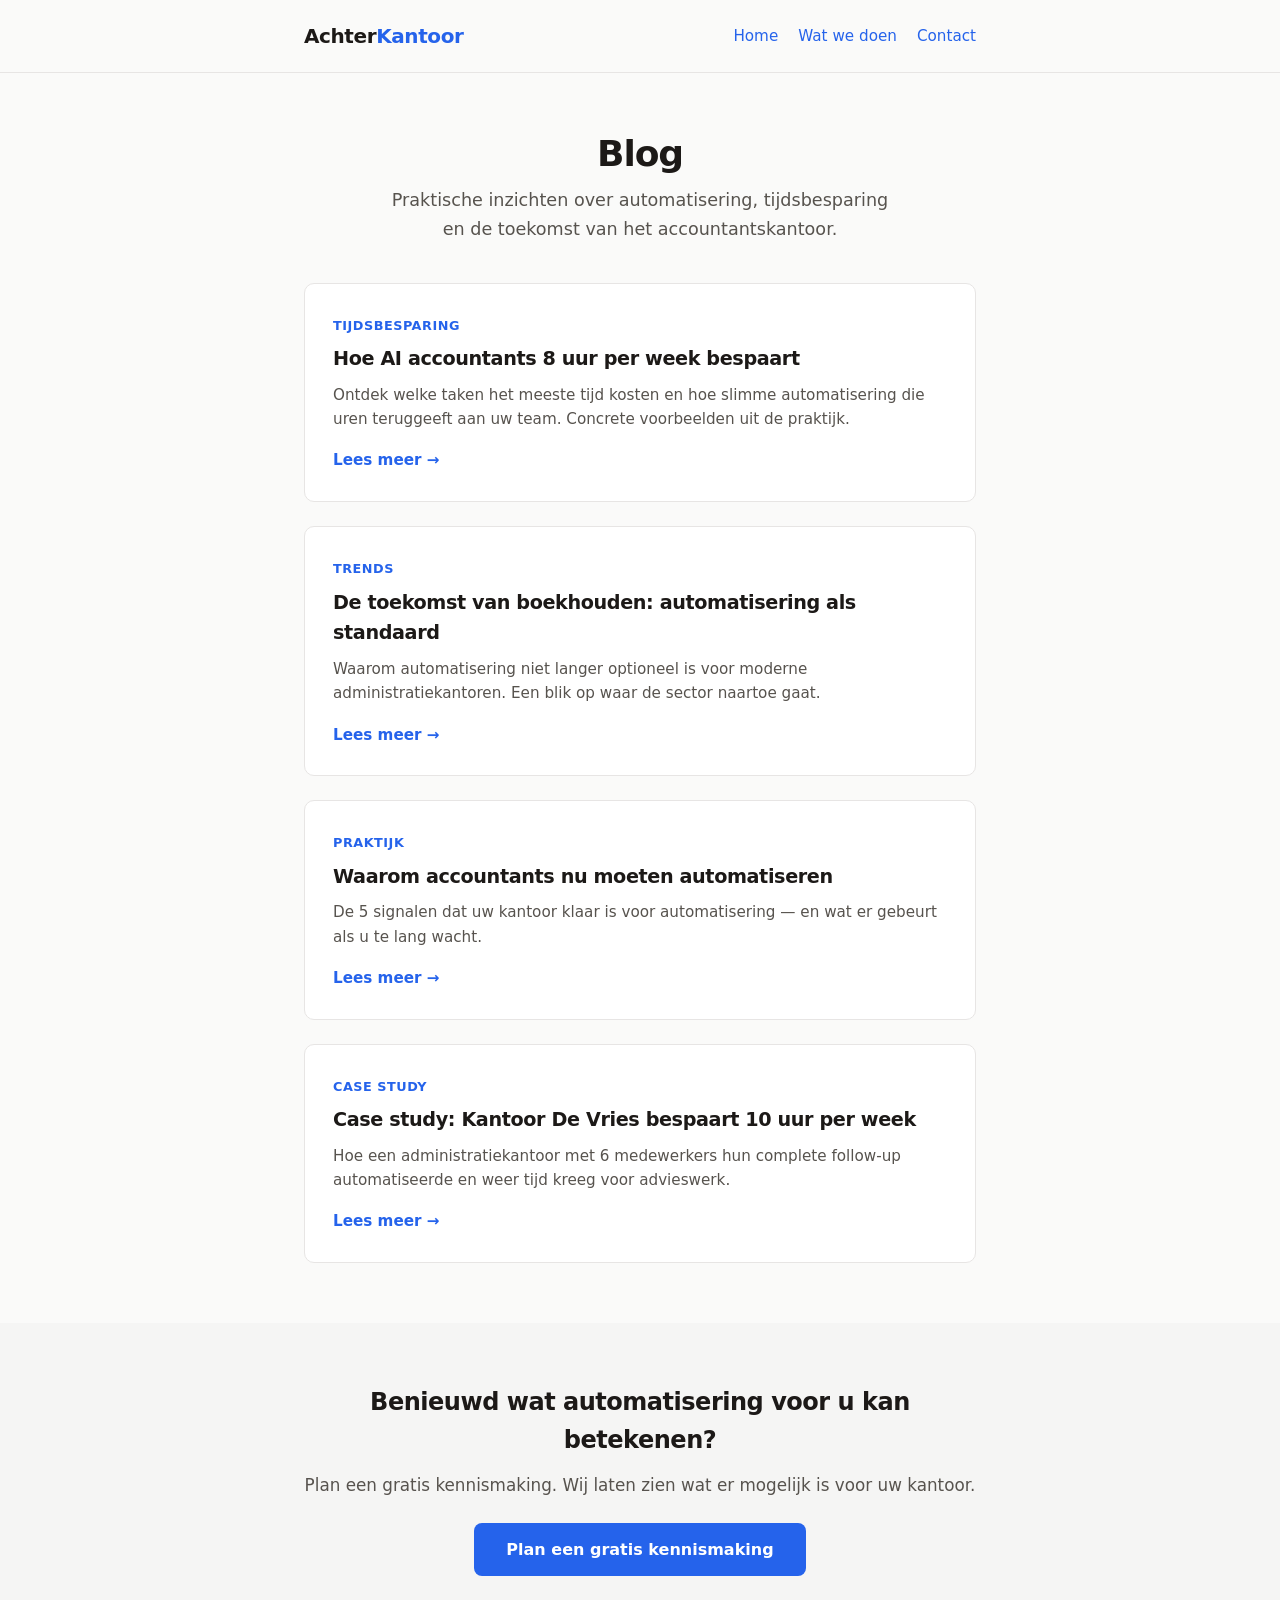
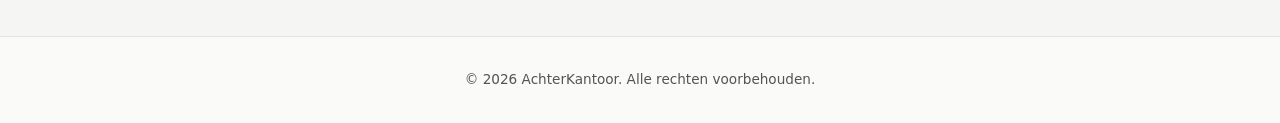
==== blog/index.html @ ffa9c171 "Update all URLs to achterkantoor.nl domain - Replaced all achterkantoor-site.vercel.app references w" ====
<!DOCTYPE html>
<html lang="nl">
<head>
    <meta charset="UTF-8">
    <meta name="viewport" content="width=device-width, initial-scale=1.0">
    <title>Blog — AchterKantoor</title>
    <meta name="description" content="Praktische inzichten over AI-automatisering voor accountants en administratiekantoren. Tips, case studies en trends.">
    <meta property="og:title" content="Blog — AchterKantoor">
    <meta property="og:description" content="Praktische inzichten over AI-automatisering voor accountants en administratiekantoren.">
    <meta property="og:type" content="website">
    <meta property="og:url" content="https://achterkantoor.nl/blog/">
    <meta property="og:image" content="https://achterkantoor.nl/og-image.png">
    <meta name="twitter:card" content="summary_large_image">
    <link rel="canonical" href="https://achterkantoor.nl/blog/">
    <link rel="icon" href="/favicon.ico">
    <style>
        :root {
            --bg: #fafaf9;
            --text: #1c1917;
            --muted: #57534e;
            --accent: #2563eb;
            --accent-hover: #1d4ed8;
            --card-bg: #ffffff;
            --border: #e7e5e4;
            --section-alt: #f5f5f4;
            --green: #16a34a;
        }

        * { margin: 0; padding: 0; box-sizing: border-box; }

        body {
            font-family: -apple-system, BlinkMacSystemFont, 'Segoe UI', system-ui, sans-serif;
            color: var(--text);
            background: var(--bg);
            line-height: 1.6;
            -webkit-font-smoothing: antialiased;
        }

        .container {
            max-width: 720px;
            margin: 0 auto;
            padding: 0 24px;
        }

        nav {
            padding: 20px 0;
            border-bottom: 1px solid var(--border);
        }
        nav .container {
            display: flex;
            justify-content: space-between;
            align-items: center;
        }
        .logo {
            font-size: 1.25rem;
            font-weight: 700;
            color: var(--text);
            text-decoration: none;
            letter-spacing: -0.02em;
        }
        .logo span { color: var(--accent); }
        nav a.cta-link {
            color: var(--accent);
            text-decoration: none;
            font-weight: 500;
            font-size: 0.95rem;
        }
        nav a.cta-link:hover { text-decoration: underline; }
        .nav-links {
            display: flex;
            gap: 20px;
            align-items: center;
        }

        .page-header {
            padding: 60px 0 40px;
            text-align: center;
        }
        .page-header h1 {
            font-size: clamp(1.75rem, 4vw, 2.25rem);
            font-weight: 800;
            line-height: 1.15;
            letter-spacing: -0.03em;
            margin-bottom: 12px;
        }
        .page-header p {
            font-size: 1.1rem;
            color: var(--muted);
            max-width: 520px;
            margin: 0 auto;
        }

        .blog-grid {
            display: grid;
            gap: 24px;
            padding-bottom: 60px;
        }

        .blog-card {
            padding: 28px;
            background: var(--card-bg);
            border: 1px solid var(--border);
            border-radius: 10px;
            transition: box-shadow 0.2s;
        }
        .blog-card:hover {
            box-shadow: 0 2px 12px rgba(0,0,0,0.06);
        }
        .blog-card .tag {
            display: inline-block;
            font-size: 0.8rem;
            font-weight: 600;
            color: var(--accent);
            text-transform: uppercase;
            letter-spacing: 0.04em;
            margin-bottom: 8px;
        }
        .blog-card h2 {
            font-size: 1.2rem;
            font-weight: 700;
            margin-bottom: 8px;
            letter-spacing: -0.02em;
        }
        .blog-card h2 a {
            color: var(--text);
            text-decoration: none;
        }
        .blog-card h2 a:hover {
            color: var(--accent);
        }
        .blog-card p {
            color: var(--muted);
            font-size: 0.95rem;
            margin-bottom: 16px;
        }
        .blog-card .read-more {
            color: var(--accent);
            text-decoration: none;
            font-weight: 600;
            font-size: 0.95rem;
        }
        .blog-card .read-more:hover {
            text-decoration: underline;
        }

        .final-cta {
            text-align: center;
            padding: 60px 0;
            background: var(--section-alt);
        }
        .final-cta h2 {
            font-size: 1.5rem;
            font-weight: 700;
            margin-bottom: 12px;
            letter-spacing: -0.02em;
        }
        .final-cta p {
            color: var(--muted);
            margin-bottom: 24px;
            font-size: 1.05rem;
        }
        .btn {
            display: inline-block;
            background: var(--accent);
            color: #fff;
            padding: 14px 32px;
            border-radius: 8px;
            text-decoration: none;
            font-weight: 600;
            font-size: 1rem;
            transition: background 0.2s;
        }
        .btn:hover { background: var(--accent-hover); }

        footer {
            padding: 32px 0;
            border-top: 1px solid var(--border);
            text-align: center;
            color: var(--muted);
            font-size: 0.85rem;
        }

        .nav-toggle {
            display: none;
            background: none;
            border: 1px solid var(--border);
            border-radius: 8px;
            padding: 8px 10px;
            color: var(--text);
            font-size: 0.95rem;
        }

        @media (max-width: 639px) {
            nav .container { gap: 12px; }
            nav .nav-links { display: none; }
            .nav-toggle {
                display: inline-flex;
                align-items: center;
                justify-content: center;
            }
        }

        html { scroll-behavior: smooth; }
    </style>
</head>
<body>

<nav>
    <div class="container">
        <a href="/" class="logo">Achter<span>Kantoor</span></a>
        <div class="nav-links">
            <a href="/" class="cta-link">Home</a>
            <a href="/#diensten" class="cta-link">Wat we doen</a>
            <a href="/#contact" class="cta-link">Contact</a>
        </div>
        <button class="nav-toggle" type="button" aria-label="Open navigatie" onclick="document.body.classList.toggle('menu-open')">Menu</button>
    </div>
</nav>

<header class="page-header">
    <div class="container">
        <h1>Blog</h1>
        <p>Praktische inzichten over automatisering, tijdsbesparing en de toekomst van het accountantskantoor.</p>
    </div>
</header>

<section>
    <div class="container">
        <div class="blog-grid">
            <article class="blog-card">
                <span class="tag">Tijdsbesparing</span>
                <h2><a href="/blog/hoe-ai-8-uur-bespaart.html">Hoe AI accountants 8 uur per week bespaart</a></h2>
                <p>Ontdek welke taken het meeste tijd kosten en hoe slimme automatisering die uren teruggeeft aan uw team. Concrete voorbeelden uit de praktijk.</p>
                <a href="/blog/hoe-ai-8-uur-bespaart.html" class="read-more">Lees meer &rarr;</a>
            </article>

            <article class="blog-card">
                <span class="tag">Trends</span>
                <h2><a href="/blog/toekomst-boekhouden-automatisering.html">De toekomst van boekhouden: automatisering als standaard</a></h2>
                <p>Waarom automatisering niet langer optioneel is voor moderne administratiekantoren. Een blik op waar de sector naartoe gaat.</p>
                <a href="/blog/toekomst-boekhouden-automatisering.html" class="read-more">Lees meer &rarr;</a>
            </article>

            <article class="blog-card">
                <span class="tag">Praktijk</span>
                <h2><a href="/blog/waarom-accountants-nu-automatiseren.html">Waarom accountants nu moeten automatiseren</a></h2>
                <p>De 5 signalen dat uw kantoor klaar is voor automatisering — en wat er gebeurt als u te lang wacht.</p>
                <a href="/blog/waarom-accountants-nu-automatiseren.html" class="read-more">Lees meer &rarr;</a>
            </article>

            <article class="blog-card">
                <span class="tag">Case study</span>
                <h2><a href="/blog/case-study-kantoor-de-vries.html">Case study: Kantoor De Vries bespaart 10 uur per week</a></h2>
                <p>Hoe een administratiekantoor met 6 medewerkers hun complete follow-up automatiseerde en weer tijd kreeg voor advieswerk.</p>
                <a href="/blog/case-study-kantoor-de-vries.html" class="read-more">Lees meer &rarr;</a>
            </article>
        </div>
    </div>
</section>

<section class="final-cta">
    <div class="container">
        <h2>Benieuwd wat automatisering voor u kan betekenen?</h2>
        <p>Plan een gratis kennismaking. Wij laten zien wat er mogelijk is voor uw kantoor.</p>
        <a href="/#contact" class="btn">Plan een gratis kennismaking</a>
    </div>
</section>

<footer>
    <div class="container">
        <p>&copy; 2026 AchterKantoor. Alle rechten voorbehouden.</p>
    </div>
</footer>

<script>
    (function () {
        const toggle = document.querySelector('.nav-toggle');
        const links = document.querySelector('.nav-links');
        if (!toggle || !links) return;
        toggle.addEventListener('click', () => {
            document.body.classList.toggle('menu-open');
            links.style.display = document.body.classList.contains('menu-open') ? 'flex' : '';
            links.style.flexDirection = 'column';
            links.style.gap = '8px';
        });
    })();
</script>
</body>
</html>
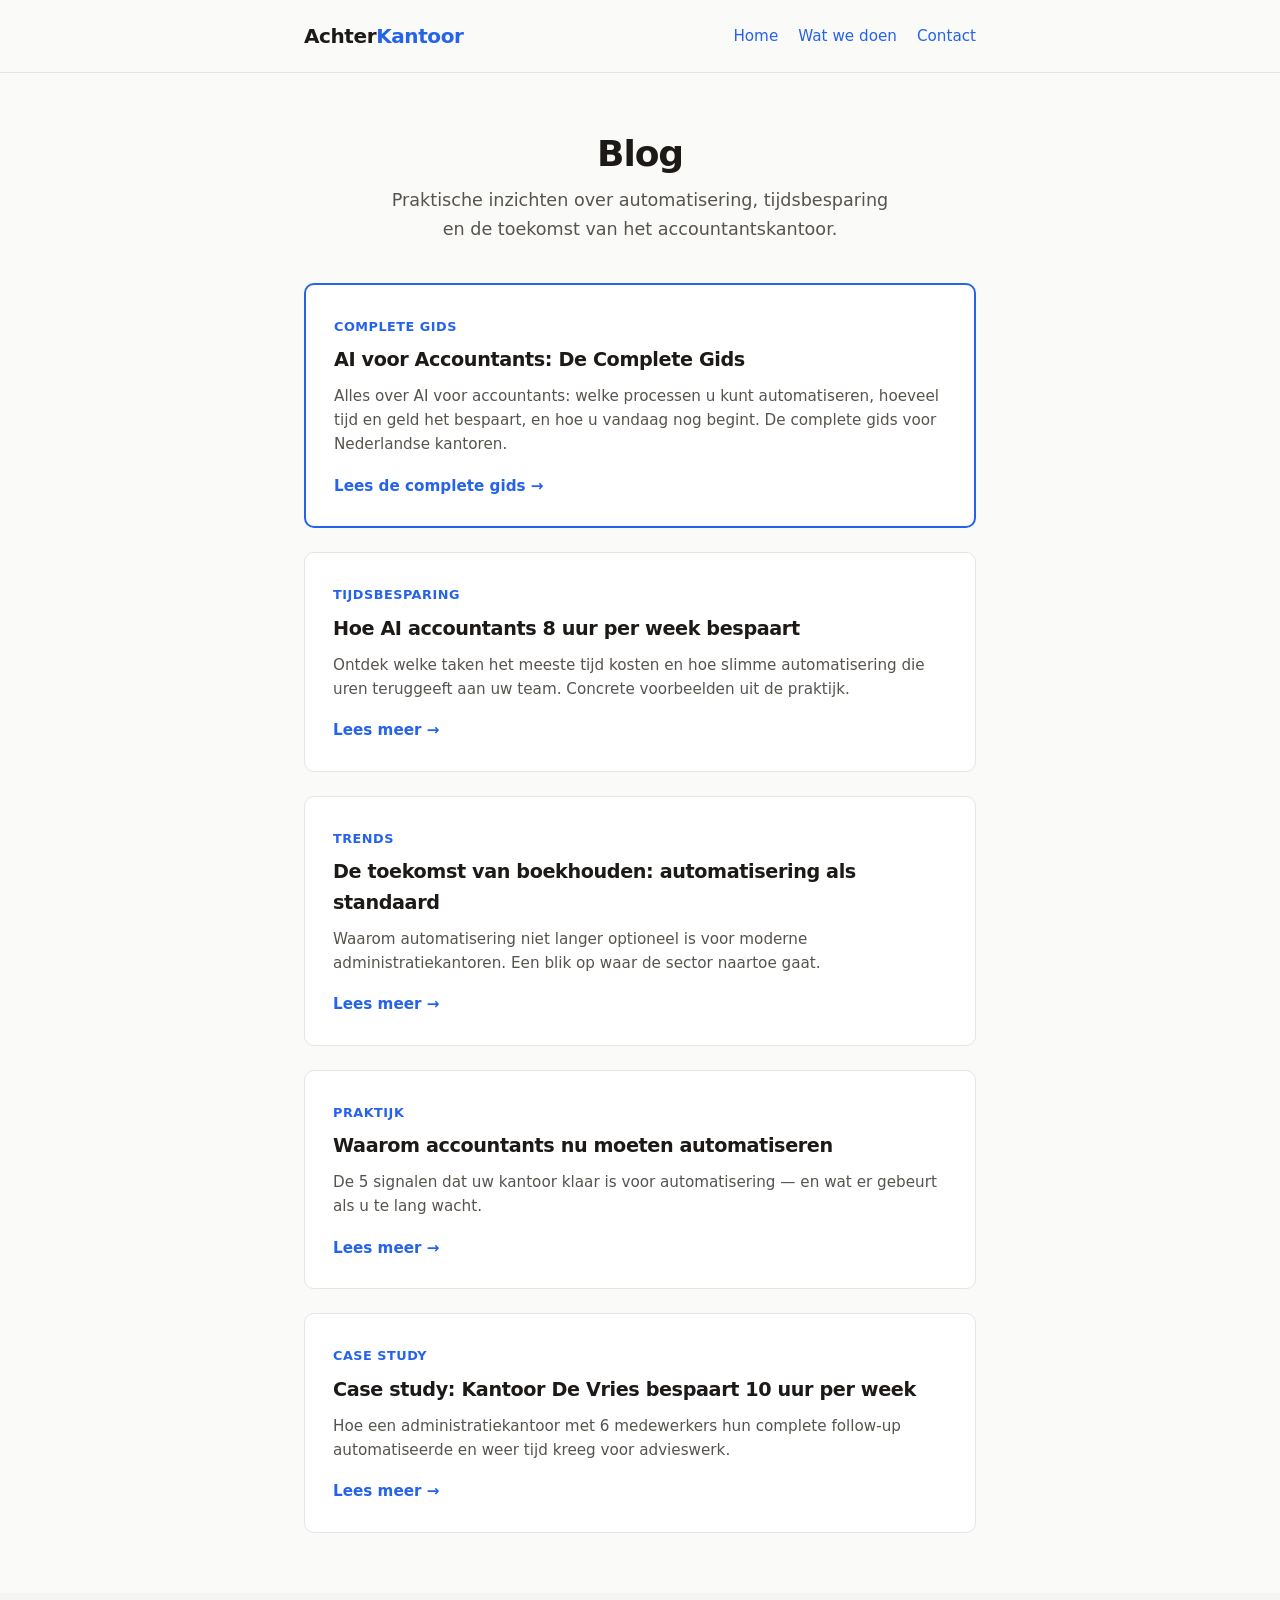
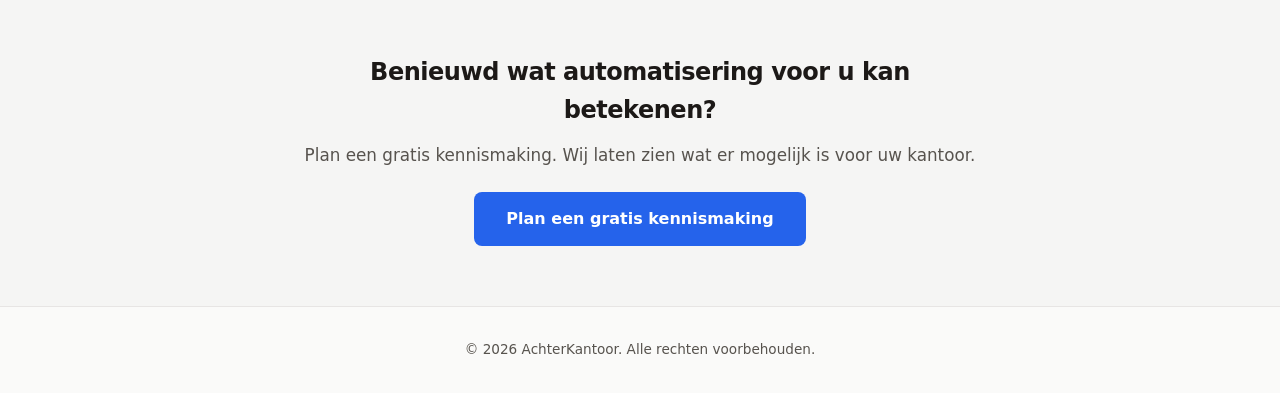
==== commit d75bbfeb: "Major upgrade: redesign with animations + pillar page + dynamic elements Landing page redesign: - B2" ====
--- a/blog/index.html
+++ b/blog/index.html
@@ -4,7 +4,7 @@
     <meta charset="UTF-8">
     <meta name="viewport" content="width=device-width, initial-scale=1.0">
     <title>Blog — AchterKantoor</title>
-    <meta name="description" content="Praktische inzichten over AI-automatisering voor accountants en administratiekantoren. Tips, case studies en trends.">
+    <meta name="description" content="Praktische inzichten over AI-automatisering voor accountants. Tips, case studies en trends om uw kantoor slimmer te maken. Ontdek hoe u uren bespaart.">
     <meta property="og:title" content="Blog — AchterKantoor">
     <meta property="og:description" content="Praktische inzichten over AI-automatisering voor accountants en administratiekantoren.">
     <meta property="og:type" content="website">
@@ -12,7 +12,82 @@
     <meta property="og:image" content="https://achterkantoor.nl/og-image.png">
     <meta name="twitter:card" content="summary_large_image">
     <link rel="canonical" href="https://achterkantoor.nl/blog/">
+    <meta http-equiv="Content-Security-Policy" content="default-src 'self'; script-src 'self' 'unsafe-inline' gc.zgo.at; style-src 'self' 'unsafe-inline'; img-src 'self' data:; connect-src 'self' achterkantoor.goatcounter.com;">
     <link rel="icon" href="/favicon.ico">
+    <script type="application/ld+json">
+    {
+      "@context": "https://schema.org",
+      "@type": "CollectionPage",
+      "name": "Blog — AchterKantoor",
+      "description": "Praktische inzichten over AI-automatisering voor accountants en administratiekantoren. Tips, case studies en trends.",
+      "url": "https://achterkantoor.nl/blog/",
+      "isPartOf": {
+        "@id": "https://achterkantoor.nl/#website"
+      },
+      "publisher": {
+        "@type": "Organization",
+        "@id": "https://achterkantoor.nl/#organization",
+        "name": "AchterKantoor",
+        "url": "https://achterkantoor.nl",
+        "logo": "https://achterkantoor.nl/og-image.png"
+      },
+      "mainEntity": {
+        "@type": "ItemList",
+        "itemListElement": [
+          {
+            "@type": "ListItem",
+            "position": 1,
+            "url": "https://achterkantoor.nl/blog/ai-voor-accountants.html",
+            "name": "AI voor Accountants: De Complete Gids"
+          },
+          {
+            "@type": "ListItem",
+            "position": 2,
+            "url": "https://achterkantoor.nl/blog/hoe-ai-8-uur-bespaart.html",
+            "name": "Hoe AI accountants 8 uur per week bespaart"
+          },
+          {
+            "@type": "ListItem",
+            "position": 3,
+            "url": "https://achterkantoor.nl/blog/toekomst-boekhouden-automatisering.html",
+            "name": "De toekomst van boekhouden: automatisering als standaard"
+          },
+          {
+            "@type": "ListItem",
+            "position": 4,
+            "url": "https://achterkantoor.nl/blog/waarom-accountants-nu-automatiseren.html",
+            "name": "Waarom accountants nu moeten automatiseren"
+          },
+          {
+            "@type": "ListItem",
+            "position": 5,
+            "url": "https://achterkantoor.nl/blog/case-study-kantoor-de-vries.html",
+            "name": "Case study: Kantoor De Vries bespaart 10 uur per week"
+          }
+        ]
+      }
+    }
+    </script>
+    <script type="application/ld+json">
+    {
+      "@context": "https://schema.org",
+      "@type": "BreadcrumbList",
+      "itemListElement": [
+        {
+          "@type": "ListItem",
+          "position": 1,
+          "name": "Home",
+          "item": "https://achterkantoor.nl"
+        },
+        {
+          "@type": "ListItem",
+          "position": 2,
+          "name": "Blog",
+          "item": "https://achterkantoor.nl/blog/"
+        }
+      ]
+    }
+    </script>
     <style>
         :root {
             --bg: #fafaf9;
@@ -213,7 +288,7 @@
             <a href="/#diensten" class="cta-link">Wat we doen</a>
             <a href="/#contact" class="cta-link">Contact</a>
         </div>
-        <button class="nav-toggle" type="button" aria-label="Open navigatie" onclick="document.body.classList.toggle('menu-open')">Menu</button>
+        <button class="nav-toggle" type="button" aria-label="Open navigatie">Menu</button>
     </div>
 </nav>
 
@@ -227,6 +302,13 @@
 <section>
     <div class="container">
         <div class="blog-grid">
+            <article class="blog-card" style="border: 2px solid var(--accent);">
+                <span class="tag">Complete gids</span>
+                <h2><a href="/blog/ai-voor-accountants.html">AI voor Accountants: De Complete Gids</a></h2>
+                <p>Alles over AI voor accountants: welke processen u kunt automatiseren, hoeveel tijd en geld het bespaart, en hoe u vandaag nog begint. De complete gids voor Nederlandse kantoren.</p>
+                <a href="/blog/ai-voor-accountants.html" class="read-more">Lees de complete gids &rarr;</a>
+            </article>
+
             <article class="blog-card">
                 <span class="tag">Tijdsbesparing</span>
                 <h2><a href="/blog/hoe-ai-8-uur-bespaart.html">Hoe AI accountants 8 uur per week bespaart</a></h2>
@@ -262,7 +344,7 @@
     <div class="container">
         <h2>Benieuwd wat automatisering voor u kan betekenen?</h2>
         <p>Plan een gratis kennismaking. Wij laten zien wat er mogelijk is voor uw kantoor.</p>
-        <a href="/#contact" class="btn">Plan een gratis kennismaking</a>
+        <a href="https://cal.com/achterkantoor/kennismaking" class="btn" target="_blank" rel="noopener">Plan een gratis kennismaking</a>
     </div>
 </section>
 
@@ -285,5 +367,9 @@
         });
     })();
 </script>
+
+<!-- GoatCounter analytics — free, no cookies, GDPR compliant -->
+<!-- ACTION REQUIRED: Mia must create a free account at https://www.goatcounter.com/ with site code "achterkantoor" to activate tracking -->
+<script data-goatcounter="https://achterkantoor.goatcounter.com/count" async src="//gc.zgo.at/count.js"></script>
 </body>
 </html>
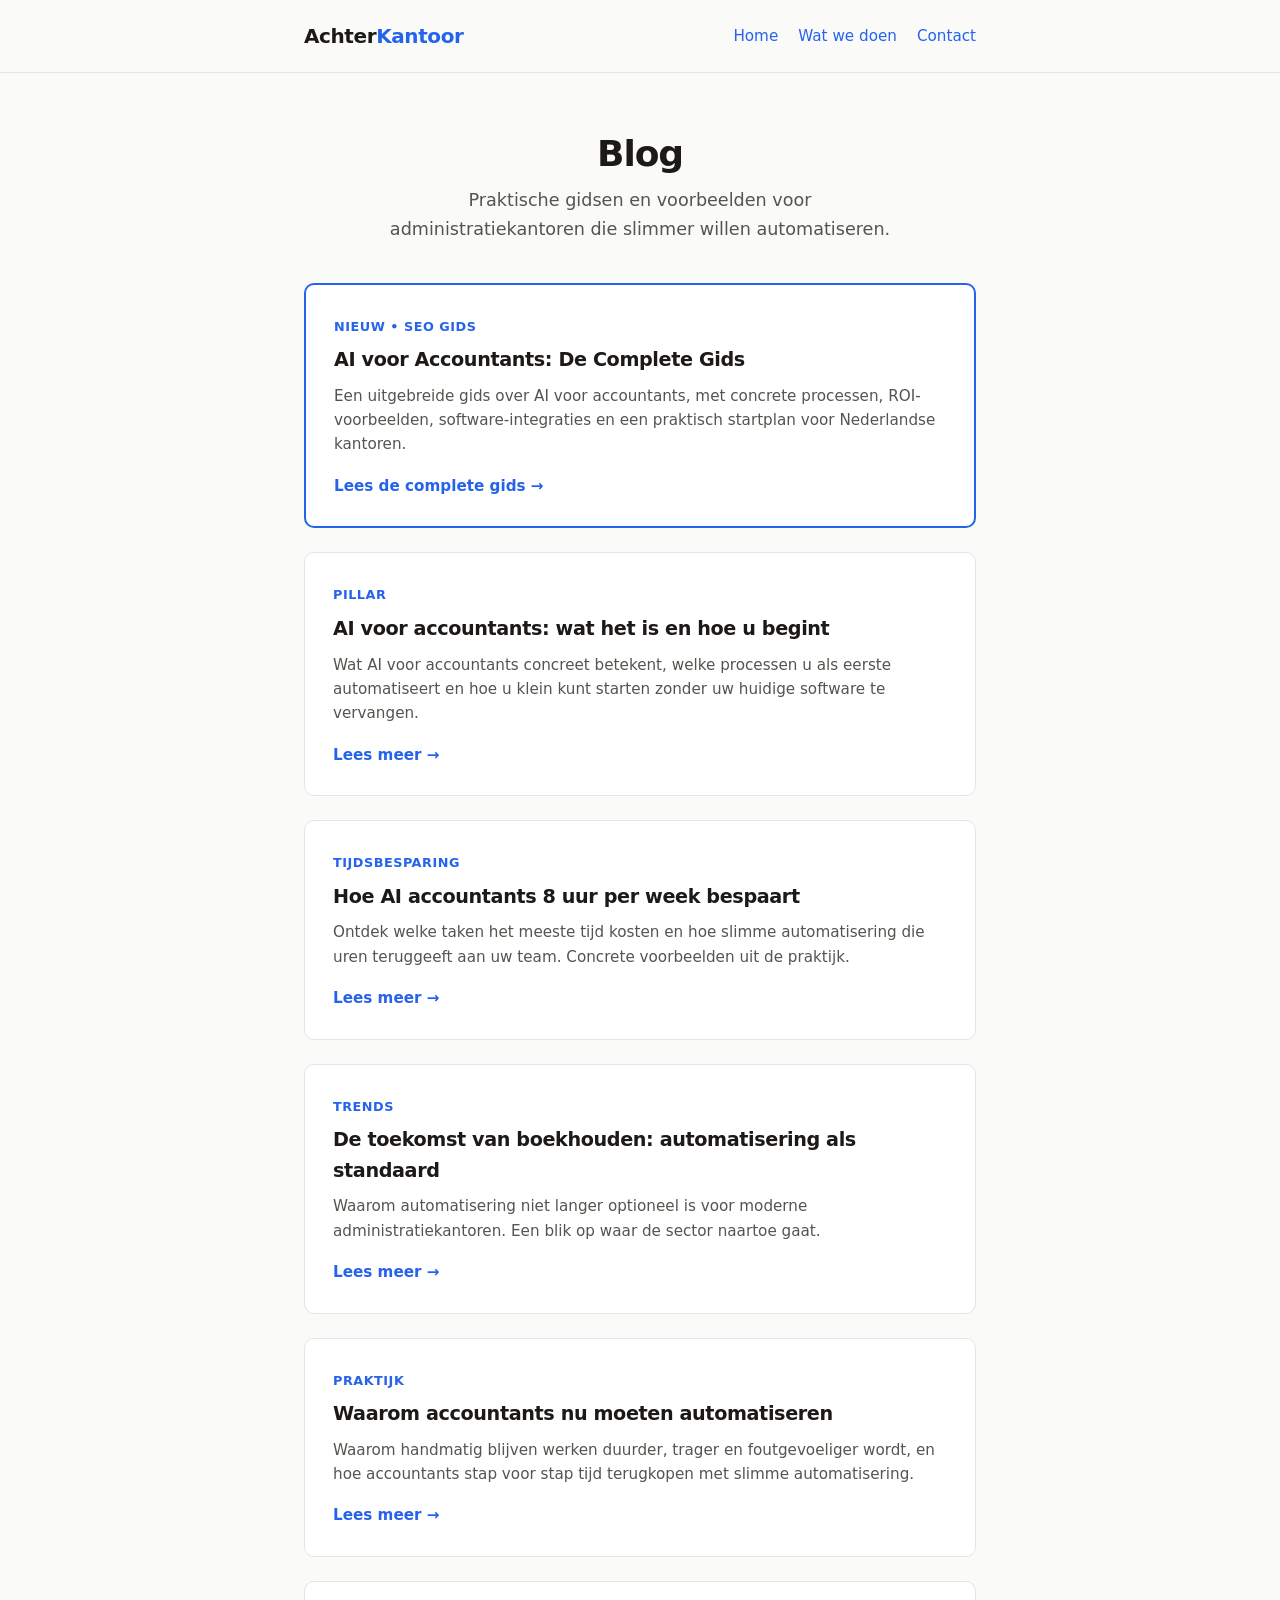
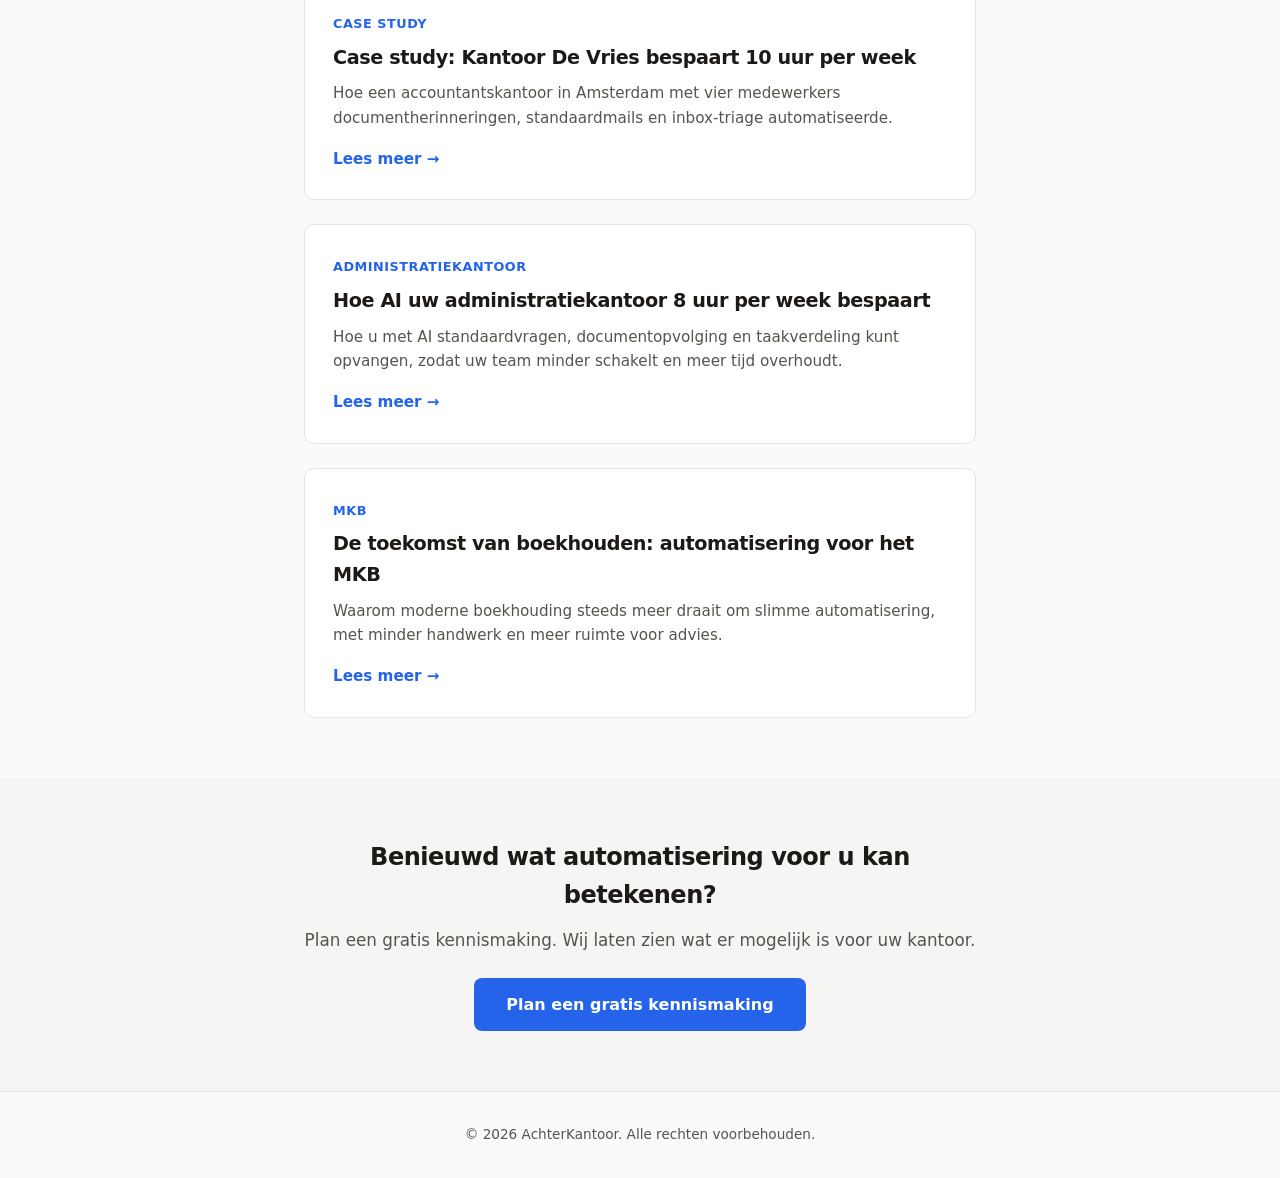
==== commit c70ddcd1: "Ship vaste oplossingen page" ====
--- a/blog/index.html
+++ b/blog/index.html
@@ -12,8 +12,16 @@
     <meta property="og:image" content="https://achterkantoor.nl/og-image.png">
     <meta name="twitter:card" content="summary_large_image">
     <link rel="canonical" href="https://achterkantoor.nl/blog/">
-    <meta http-equiv="Content-Security-Policy" content="default-src 'self'; script-src 'self' 'unsafe-inline' gc.zgo.at; style-src 'self' 'unsafe-inline'; img-src 'self' data:; connect-src 'self' achterkantoor.goatcounter.com;">
+    <meta http-equiv="Content-Security-Policy" content="default-src 'self'; script-src 'self' 'unsafe-inline' gc.zgo.at www.googletagmanager.com; style-src 'self' 'unsafe-inline'; img-src 'self' data: www.google-analytics.com; connect-src 'self' achterkantoor.goatcounter.com www.google-analytics.com region1.google-analytics.com;">
     <link rel="icon" href="/favicon.ico">
+    <!-- Google tag (gtag.js) -->
+    <script async src="https://www.googletagmanager.com/gtag/js?id=G-J77FF15YMK"></script>
+    <script>
+      window.dataLayer = window.dataLayer || [];
+      function gtag(){dataLayer.push(arguments);}
+      gtag('js', new Date());
+      gtag('config', 'G-J77FF15YMK');
+    </script>
     <script type="application/ld+json">
     {
       "@context": "https://schema.org",
@@ -37,32 +45,50 @@
           {
             "@type": "ListItem",
             "position": 1,
+            "url": "https://achterkantoor.nl/blog/pillar-ai-voor-accountants.html",
+            "name": "AI voor Accountants: De Complete Gids"
+          },
+          {
+            "@type": "ListItem",
+            "position": 2,
             "url": "https://achterkantoor.nl/blog/ai-voor-accountants.html",
-            "name": "AI voor Accountants: De Complete Gids"
-          },
-          {
-            "@type": "ListItem",
-            "position": 2,
+            "name": "AI voor accountants: wat het is en hoe u begint"
+          },
+          {
+            "@type": "ListItem",
+            "position": 3,
             "url": "https://achterkantoor.nl/blog/hoe-ai-8-uur-bespaart.html",
             "name": "Hoe AI accountants 8 uur per week bespaart"
           },
           {
             "@type": "ListItem",
-            "position": 3,
+            "position": 4,
             "url": "https://achterkantoor.nl/blog/toekomst-boekhouden-automatisering.html",
             "name": "De toekomst van boekhouden: automatisering als standaard"
           },
           {
             "@type": "ListItem",
-            "position": 4,
+            "position": 5,
             "url": "https://achterkantoor.nl/blog/waarom-accountants-nu-automatiseren.html",
             "name": "Waarom accountants nu moeten automatiseren"
           },
           {
             "@type": "ListItem",
-            "position": 5,
+            "position": 6,
             "url": "https://achterkantoor.nl/blog/case-study-kantoor-de-vries.html",
             "name": "Case study: Kantoor De Vries bespaart 10 uur per week"
+          },
+          {
+            "@type": "ListItem",
+            "position": 7,
+            "url": "https://achterkantoor.nl/blog/hoe-ai-uw-administratiekantoor-8-uur-per-week-bespaart.html",
+            "name": "Hoe AI uw administratiekantoor 8 uur per week bespaart"
+          },
+          {
+            "@type": "ListItem",
+            "position": 8,
+            "url": "https://achterkantoor.nl/blog/de-toekomst-van-boekhouden-automatisering-voor-het-mkb.html",
+            "name": "De toekomst van boekhouden: automatisering voor het MKB"
           }
         ]
       }
@@ -295,7 +321,7 @@
 <header class="page-header">
     <div class="container">
         <h1>Blog</h1>
-        <p>Praktische inzichten over automatisering, tijdsbesparing en de toekomst van het accountantskantoor.</p>
+        <p>Praktische gidsen en voorbeelden voor administratiekantoren die slimmer willen automatiseren.</p>
     </div>
 </header>
 
@@ -303,10 +329,17 @@
     <div class="container">
         <div class="blog-grid">
             <article class="blog-card" style="border: 2px solid var(--accent);">
-                <span class="tag">Complete gids</span>
-                <h2><a href="/blog/ai-voor-accountants.html">AI voor Accountants: De Complete Gids</a></h2>
-                <p>Alles over AI voor accountants: welke processen u kunt automatiseren, hoeveel tijd en geld het bespaart, en hoe u vandaag nog begint. De complete gids voor Nederlandse kantoren.</p>
-                <a href="/blog/ai-voor-accountants.html" class="read-more">Lees de complete gids &rarr;</a>
+                <span class="tag">Nieuw • SEO gids</span>
+                <h2><a href="/blog/pillar-ai-voor-accountants.html">AI voor Accountants: De Complete Gids</a></h2>
+                <p>Een uitgebreide gids over AI voor accountants, met concrete processen, ROI-voorbeelden, software-integraties en een praktisch startplan voor Nederlandse kantoren.</p>
+                <a href="/blog/pillar-ai-voor-accountants.html" class="read-more">Lees de complete gids &rarr;</a>
+            </article>
+
+            <article class="blog-card">
+                <span class="tag">Pillar</span>
+                <h2><a href="/blog/ai-voor-accountants.html">AI voor accountants: wat het is en hoe u begint</a></h2>
+                <p>Wat AI voor accountants concreet betekent, welke processen u als eerste automatiseert en hoe u klein kunt starten zonder uw huidige software te vervangen.</p>
+                <a href="/blog/ai-voor-accountants.html" class="read-more">Lees meer &rarr;</a>
             </article>
 
             <article class="blog-card">
@@ -326,16 +359,31 @@
             <article class="blog-card">
                 <span class="tag">Praktijk</span>
                 <h2><a href="/blog/waarom-accountants-nu-automatiseren.html">Waarom accountants nu moeten automatiseren</a></h2>
-                <p>De 5 signalen dat uw kantoor klaar is voor automatisering — en wat er gebeurt als u te lang wacht.</p>
+                <p>Waarom handmatig blijven werken duurder, trager en foutgevoeliger wordt, en hoe accountants stap voor stap tijd terugkopen met slimme automatisering.</p>
                 <a href="/blog/waarom-accountants-nu-automatiseren.html" class="read-more">Lees meer &rarr;</a>
             </article>
 
             <article class="blog-card">
                 <span class="tag">Case study</span>
                 <h2><a href="/blog/case-study-kantoor-de-vries.html">Case study: Kantoor De Vries bespaart 10 uur per week</a></h2>
-                <p>Hoe een administratiekantoor met 6 medewerkers hun complete follow-up automatiseerde en weer tijd kreeg voor advieswerk.</p>
+                <p>Hoe een accountantskantoor in Amsterdam met vier medewerkers documentherinneringen, standaardmails en inbox-triage automatiseerde.</p>
                 <a href="/blog/case-study-kantoor-de-vries.html" class="read-more">Lees meer &rarr;</a>
             </article>
+
+            <article class="blog-card">
+                <span class="tag">Administratiekantoor</span>
+                <h2><a href="/blog/hoe-ai-uw-administratiekantoor-8-uur-per-week-bespaart.html">Hoe AI uw administratiekantoor 8 uur per week bespaart</a></h2>
+                <p>Hoe u met AI standaardvragen, documentopvolging en taakverdeling kunt opvangen, zodat uw team minder schakelt en meer tijd overhoudt.</p>
+                <a href="/blog/hoe-ai-uw-administratiekantoor-8-uur-per-week-bespaart.html" class="read-more">Lees meer &rarr;</a>
+            </article>
+
+            <article class="blog-card">
+                <span class="tag">MKB</span>
+                <h2><a href="/blog/de-toekomst-van-boekhouden-automatisering-voor-het-mkb.html">De toekomst van boekhouden: automatisering voor het MKB</a></h2>
+                <p>Waarom moderne boekhouding steeds meer draait om slimme automatisering, met minder handwerk en meer ruimte voor advies.</p>
+                <a href="/blog/de-toekomst-van-boekhouden-automatisering-voor-het-mkb.html" class="read-more">Lees meer &rarr;</a>
+            </article>
+
         </div>
     </div>
 </section>
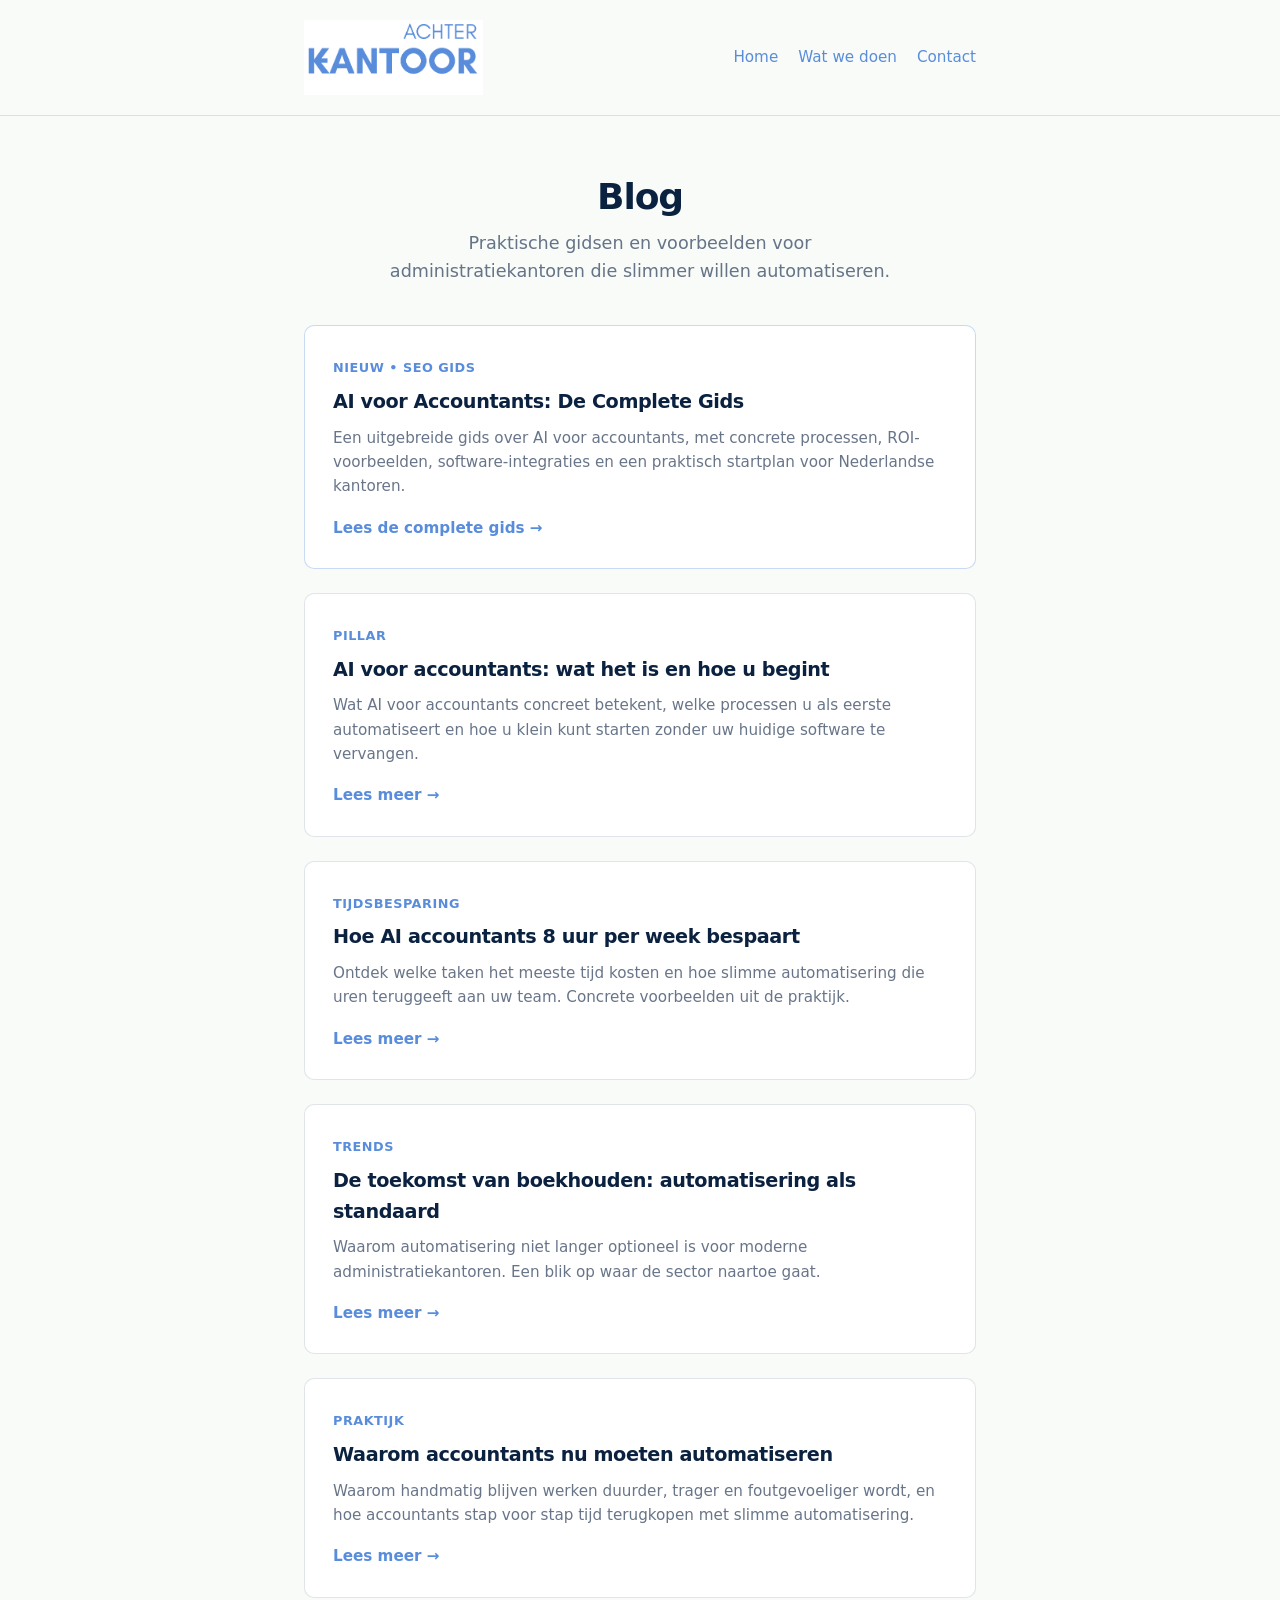
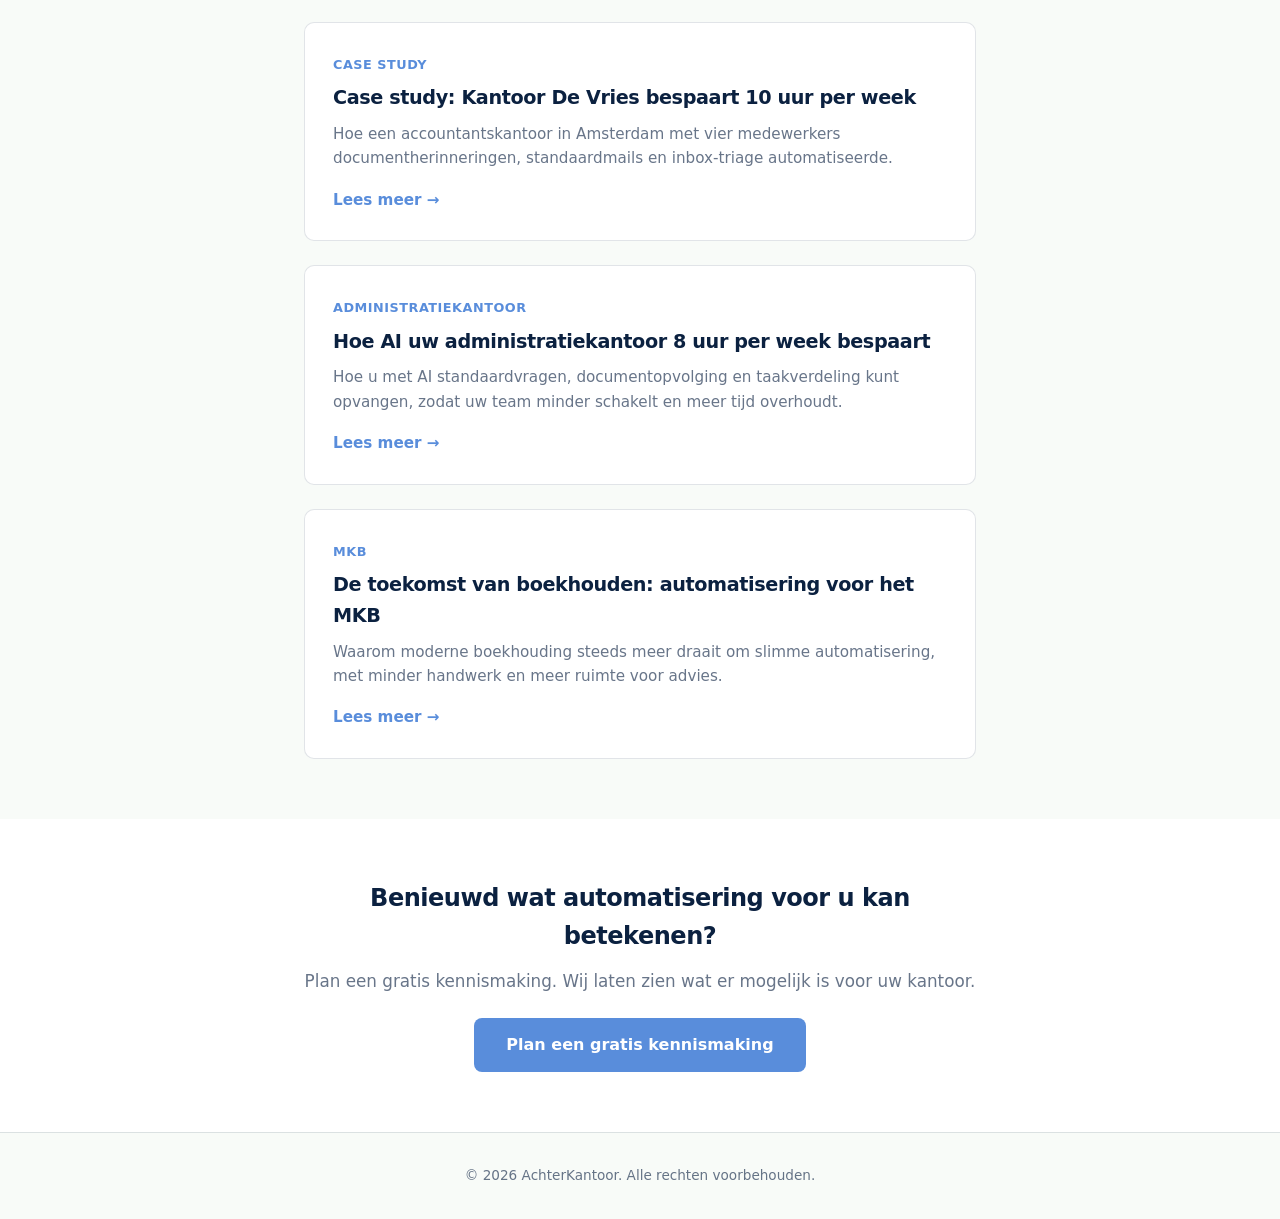
==== commit 43688096: "webdesign new" ====
--- a/blog/index.html
+++ b/blog/index.html
@@ -116,14 +116,14 @@
     </script>
     <style>
         :root {
-            --bg: #fafaf9;
-            --text: #1c1917;
-            --muted: #57534e;
-            --accent: #2563eb;
-            --accent-hover: #1d4ed8;
+            --bg: #f8fbf8;
+            --text: #0b2140;
+            --muted: rgba(11, 33, 64, 0.62);
+            --accent: #598DDB;
+            --accent-hover: #0b2140;
             --card-bg: #ffffff;
-            --border: #e7e5e4;
-            --section-alt: #f5f5f4;
+            --border: rgba(11, 33, 64, 0.12);
+            --section-alt: #ffffff;
             --green: #16a34a;
         }
 
@@ -153,13 +153,9 @@
             align-items: center;
         }
         .logo {
-            font-size: 1.25rem;
-            font-weight: 700;
-            color: var(--text);
             text-decoration: none;
-            letter-spacing: -0.02em;
-        }
-        .logo span { color: var(--accent); }
+        }
+        .logo-img { display: block; width: clamp(148px, 14vw, 188px); height: auto; }
         nav a.cta-link {
             color: var(--accent);
             text-decoration: none;
@@ -308,7 +304,9 @@
 
 <nav>
     <div class="container">
-        <a href="/" class="logo">Achter<span>Kantoor</span></a>
+        <a href="/" class="logo" aria-label="AchterKantoor home">
+            <img src="/branding/logo-nav-user.png" alt="AchterKantoor" class="logo-img">
+        </a>
         <div class="nav-links">
             <a href="/" class="cta-link">Home</a>
             <a href="/#diensten" class="cta-link">Wat we doen</a>
@@ -328,7 +326,7 @@
 <section>
     <div class="container">
         <div class="blog-grid">
-            <article class="blog-card" style="border: 2px solid var(--accent);">
+            <article class="blog-card" style="border-color: rgba(89, 141, 219, 0.32);">
                 <span class="tag">Nieuw • SEO gids</span>
                 <h2><a href="/blog/pillar-ai-voor-accountants.html">AI voor Accountants: De Complete Gids</a></h2>
                 <p>Een uitgebreide gids over AI voor accountants, met concrete processen, ROI-voorbeelden, software-integraties en een praktisch startplan voor Nederlandse kantoren.</p>
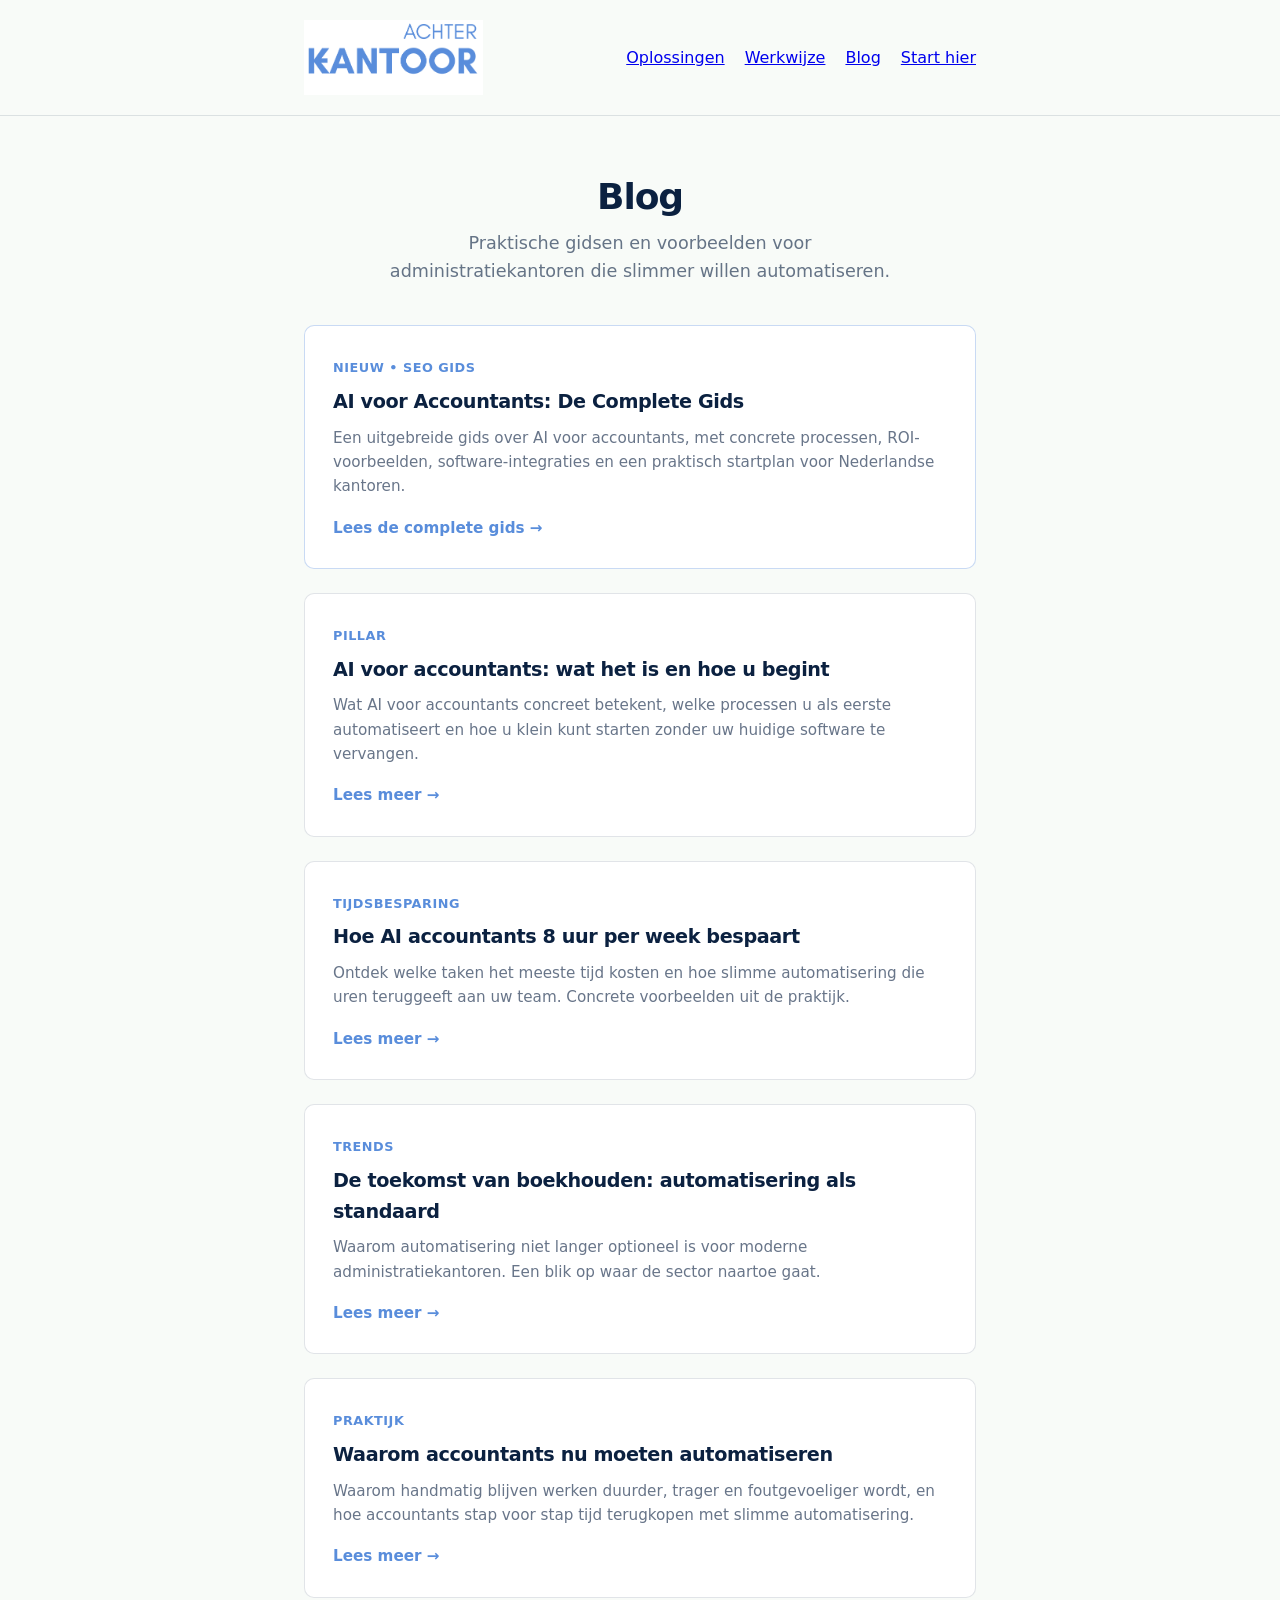
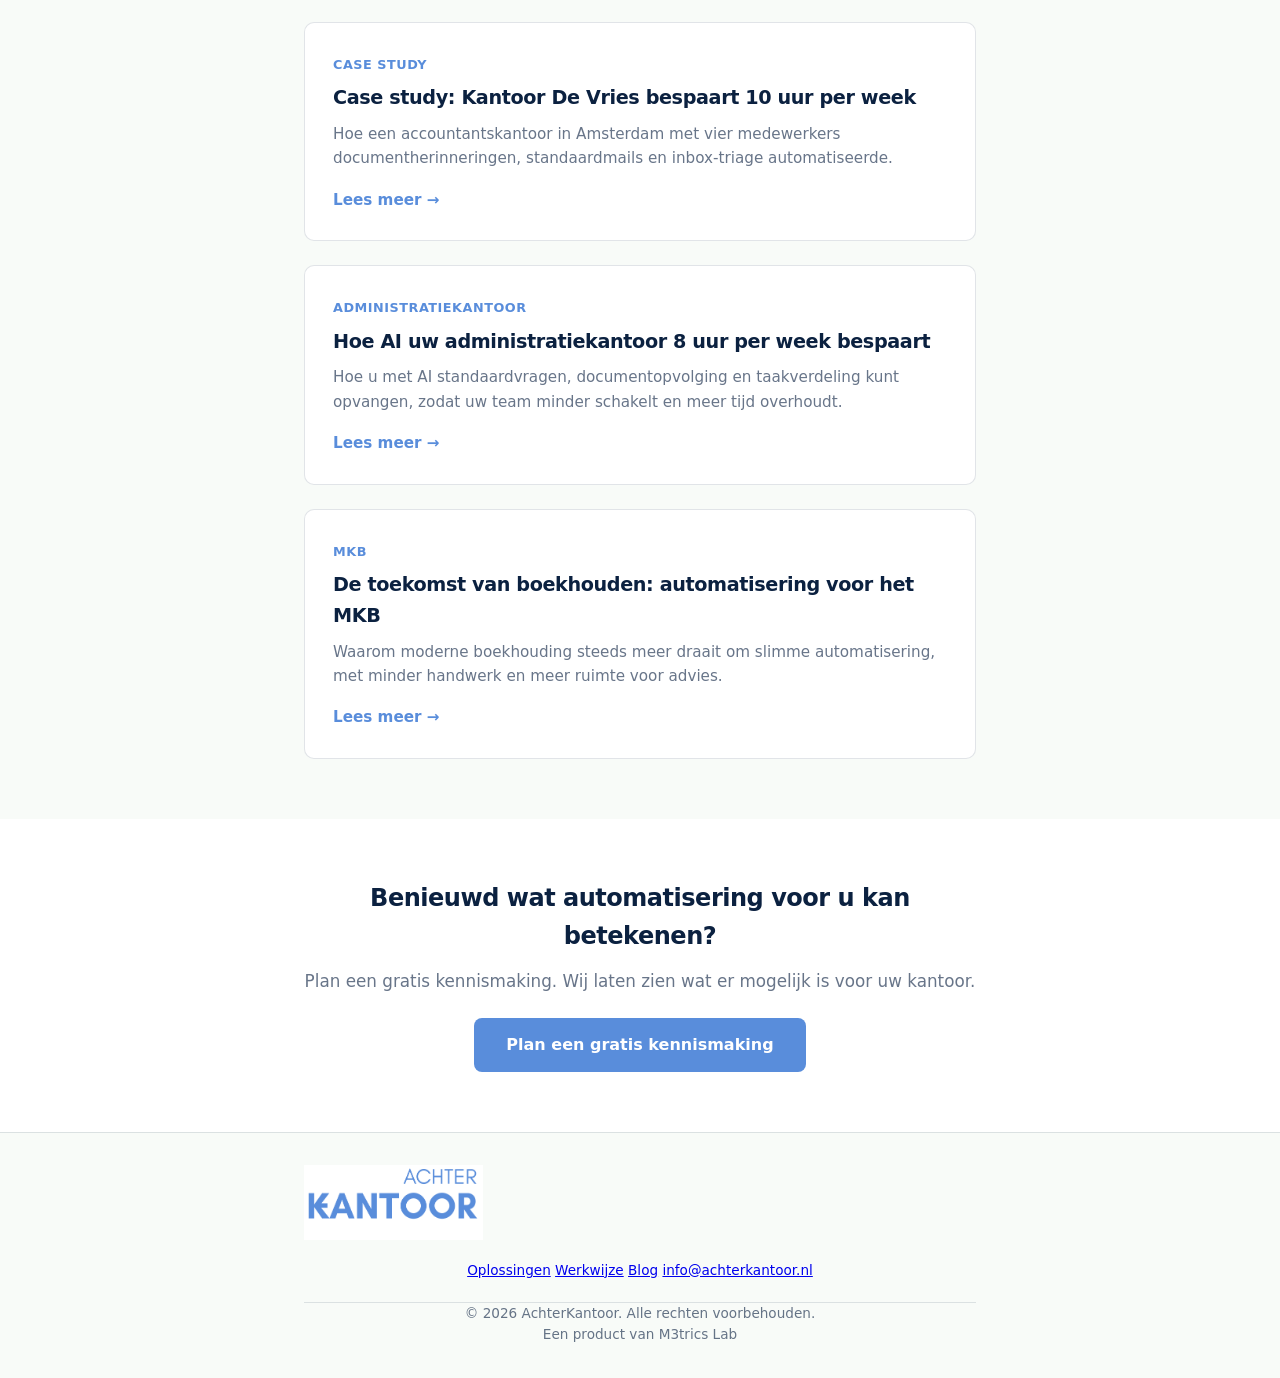
==== commit 6bcdc9ed: "feat: replace cal.com links with official Cal element-click embed All meeting/call buttons now open " ====
--- a/blog/index.html
+++ b/blog/index.html
@@ -12,7 +12,7 @@
     <meta property="og:image" content="https://achterkantoor.nl/og-image.png">
     <meta name="twitter:card" content="summary_large_image">
     <link rel="canonical" href="https://achterkantoor.nl/blog/">
-    <meta http-equiv="Content-Security-Policy" content="default-src 'self'; script-src 'self' 'unsafe-inline' gc.zgo.at www.googletagmanager.com; style-src 'self' 'unsafe-inline'; img-src 'self' data: www.google-analytics.com; connect-src 'self' achterkantoor.goatcounter.com www.google-analytics.com region1.google-analytics.com;">
+    <meta http-equiv="Content-Security-Policy" content="default-src 'self'; script-src 'self' 'unsafe-inline' gc.zgo.at www.googletagmanager.com https://app.cal.com; style-src 'self' 'unsafe-inline'; img-src 'self' data: www.google-analytics.com https://app.cal.com; connect-src 'self' achterkantoor.goatcounter.com www.google-analytics.com region1.google-analytics.com https://app.cal.com; frame-src https://app.cal.com;">
     <link rel="icon" href="/favicon.ico">
     <!-- Google tag (gtag.js) -->
     <script async src="https://www.googletagmanager.com/gtag/js?id=G-J77FF15YMK"></script>
@@ -299,18 +299,25 @@
 
         html { scroll-behavior: smooth; }
     </style>
+    <link rel="preconnect" href="https://api.fontshare.com" crossorigin>
+    <link rel="preconnect" href="https://fonts.googleapis.com">
+    <link rel="preconnect" href="https://fonts.gstatic.com" crossorigin>
+    <link href="https://api.fontshare.com/v2/css?f[]=switzer@300,400,500,600,700,800&display=swap" rel="stylesheet">
+    <link href="https://fonts.googleapis.com/css2?family=JetBrains+Mono:wght@400;500&display=swap" rel="stylesheet">
 </head>
 <body>
 
-<nav>
-    <div class="container">
+<nav class="site-nav" aria-label="Hoofdnavigatie">
+    <div class="container nav-inner">
         <a href="/" class="logo" aria-label="AchterKantoor home">
             <img src="/branding/logo-nav-user.png" alt="AchterKantoor" class="logo-img">
         </a>
-        <div class="nav-links">
-            <a href="/" class="cta-link">Home</a>
-            <a href="/#diensten" class="cta-link">Wat we doen</a>
-            <a href="/#contact" class="cta-link">Contact</a>
+        <button class="nav-toggle" type="button" aria-label="Open navigatie" aria-expanded="false">Menu</button>
+        <div class="nav-links" id="navLinks">
+            <a href="/oplossingen/">Oplossingen</a>
+            <a href="/wat-we-doen/">Werkwijze</a>
+            <a href="/blog/" aria-current="page">Blog</a>
+            <a href="/oplossingen/" class="nav-cta">Start hier</a>
         </div>
         <button class="nav-toggle" type="button" aria-label="Open navigatie">Menu</button>
     </div>
@@ -390,13 +397,25 @@
     <div class="container">
         <h2>Benieuwd wat automatisering voor u kan betekenen?</h2>
         <p>Plan een gratis kennismaking. Wij laten zien wat er mogelijk is voor uw kantoor.</p>
-        <a href="https://cal.com/achterkantoor/kennismaking" class="btn" target="_blank" rel="noopener">Plan een gratis kennismaking</a>
+        <a href="https://cal.com/achterkantoor-app/30min" class="btn" data-cal-link="achterkantoor-app/30min" data-cal-namespace="30min" data-cal-config='{"layout":"month_view","useSlotsViewOnSmallScreen":"true"}'>Plan een gratis kennismaking</a>
     </div>
 </section>
 
 <footer>
-    <div class="container">
-        <p>&copy; 2026 AchterKantoor. Alle rechten voorbehouden.</p>
+    <div class="container footer-inner">
+        <a href="/" class="logo">
+            <img src="/branding/logo-nav-user.png" alt="AchterKantoor" class="logo-img">
+        </a>
+        <nav class="footer-links" aria-label="Footernavigatie">
+            <a href="/oplossingen/">Oplossingen</a>
+            <a href="/wat-we-doen/">Werkwijze</a>
+            <a href="/blog/">Blog</a>
+            <a href="mailto:info@achterkantoor.nl">info@achterkantoor.nl</a>
+        </nav>
+        <div>
+            <p>&copy; 2026 AchterKantoor. Alle rechten voorbehouden.</p>
+            <p class="powered-by">Een product van M3trics Lab</p>
+        </div>
     </div>
 </footer>
 
@@ -417,5 +436,12 @@
 <!-- GoatCounter analytics — free, no cookies, GDPR compliant -->
 <!-- ACTION REQUIRED: Mia must create a free account at https://www.goatcounter.com/ with site code "achterkantoor" to activate tracking -->
 <script data-goatcounter="https://achterkantoor.goatcounter.com/count" async src="//gc.zgo.at/count.js"></script>
+<!-- Cal element-click embed code begins -->
+<script type="text/javascript">
+  (function (C, A, L) { let p = function (a, ar) { a.q.push(ar); }; let d = C.document; C.Cal = C.Cal || function () { let cal = C.Cal; let ar = arguments; if (!cal.loaded) { cal.ns = {}; cal.q = cal.q || []; d.head.appendChild(d.createElement("script")).src = A; cal.loaded = true; } if (ar[0] === L) { const api = function () { p(api, arguments); }; const namespace = ar[1]; api.q = api.q || []; if(typeof namespace === "string"){cal.ns[namespace] = cal.ns[namespace] || api;p(cal.ns[namespace], ar);p(cal, ["initNamespace", namespace]);} else p(cal, ar); return;} p(cal, ar); }; })(window, "https://app.cal.com/embed/embed.js", "init");
+  Cal("init", "30min", {origin:"https://app.cal.com"});
+  Cal.ns["30min"]("ui", {"cssVarsPerTheme":{"light":{"cal-brand":"#1e1e1e"},"dark":{"cal-brand":"#598DDB"}},"hideEventTypeDetails":false,"layout":"month_view"});
+</script>
+<!-- Cal element-click embed code ends -->
 </body>
 </html>
